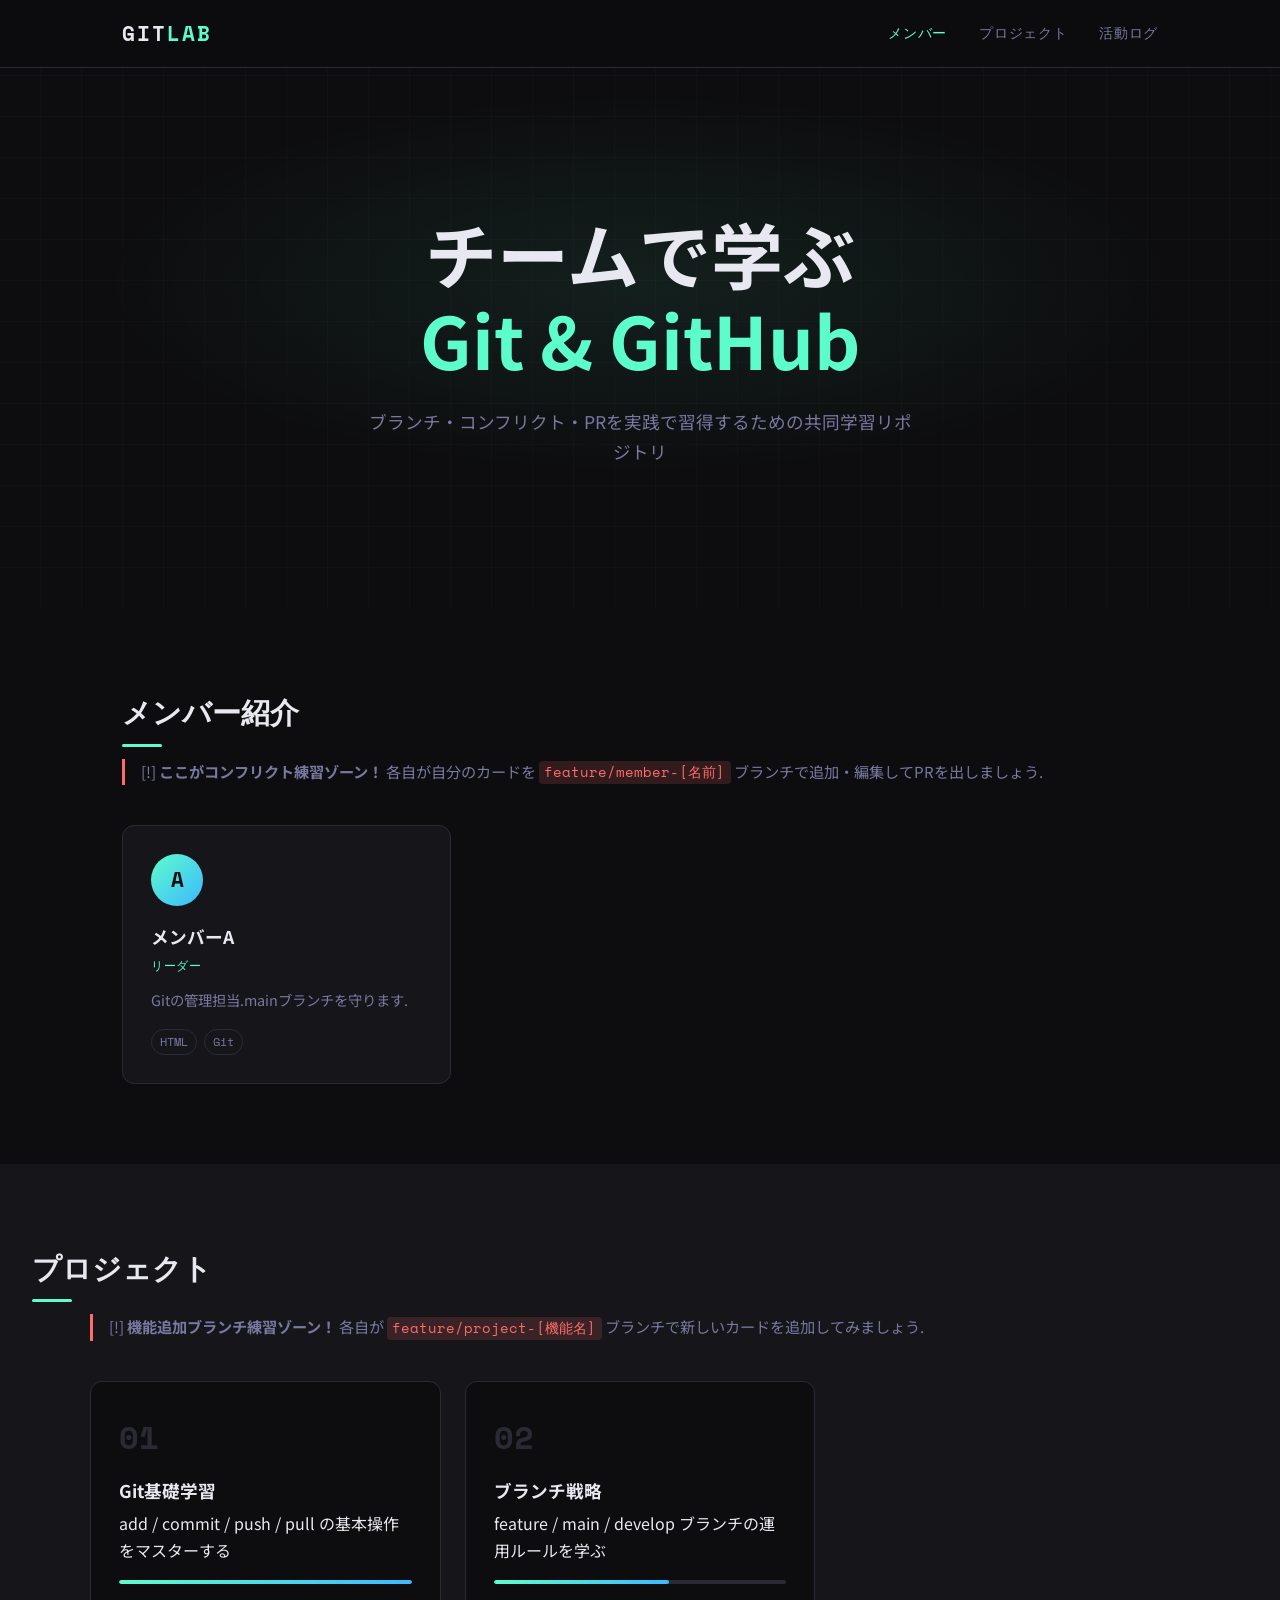
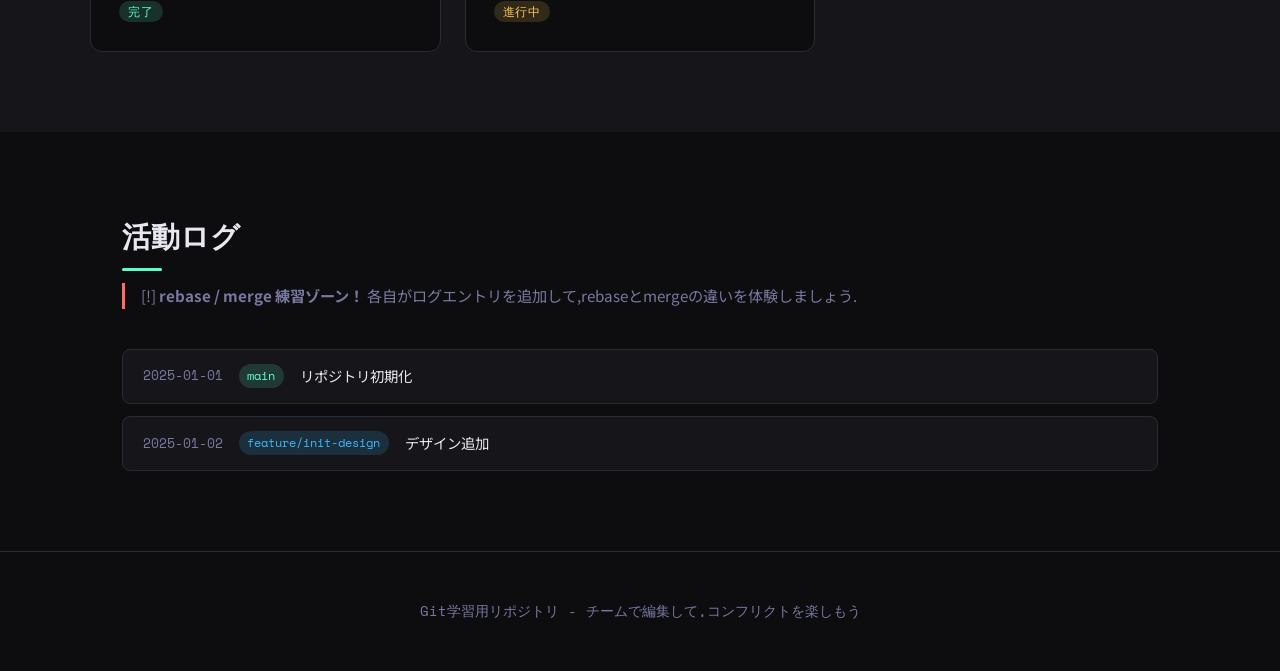
==== index.html @ 11d88659 "feat: initial commit" ====
<!DOCTYPE html>
<html lang="ja">
<head>
  <meta charset="UTF-8">
  <meta name="viewport" content="width=device-width, initial-scale=1.0">
  <title>Git学習チーム | ポートフォリオ</title>
  <link rel="stylesheet" href="style.css">
  <link rel="preconnect" href="https://fonts.googleapis.com">
  <link href="https://fonts.googleapis.com/css2?family=Noto+Sans+JP:wght@300;400;700&family=Space+Mono:wght@400;700&display=swap" rel="stylesheet">
</head>
<body>

  <header class="site-header">
    <div class="header-inner">
      <span class="logo">GIT<em>LAB</em></span>
      <nav>
        <a href="#members">メンバー</a>
        <a href="#projects">プロジェクト</a>
        <a href="#log">活動ログ</a>
      </nav>
    </div>
  </header>

  <section class="hero">
    <div class="hero-bg"></div>
    <div class="hero-content">
      <h1>チームで学ぶ<br><span>Git &amp; GitHub</span></h1>
      <p>ブランチ・コンフリクト・PRを実践で習得するための共同学習リポジトリ</p>
    </div>
  </section>

  <!-- ===== メンバーセクション（各自が担当して編集する） ===== -->
  <section id="members" class="section">
    <h2 class="section-title">メンバー紹介</h2>
    <p class="section-desc">
      [!] <strong>ここがコンフリクト練習ゾーン！</strong>
      各自が自分のカードを <code>feature/member-[名前]</code> ブランチで追加・編集してPRを出しましょう.
    </p>
    <div class="cards" id="member-cards">

      <!-- メンバー1のカード（サンプル） -->
      <div class="card">
        <div class="card-avatar">A</div>
        <h3>メンバーA</h3>
        <p class="role">リーダー</p>
        <p class="bio">Gitの管理担当.mainブランチを守ります.</p>
        <div class="skills-tags">
          <span>HTML</span><span>Git</span>
        </div>
      </div>

      <!-- TODO: メンバーBがfeature/member-Bブランチで自分のカードを追加する -->
      <!-- TODO: メンバーCがfeature/member-Cブランチで自分のカードを追加する -->

    </div>
  </section>

  <!-- ===== プロジェクトセクション（機能追加練習） ===== -->
  <section id="projects" class="section section-dark">
    <h2 class="section-title">プロジェクト</h2>
    <p class="section-desc">
      [!] <strong>機能追加ブランチ練習ゾーン！</strong>
      各自が <code>feature/project-[機能名]</code> ブランチで新しいカードを追加してみましょう.
    </p>
    <div class="cards">

      <div class="card card-project">
        <div class="project-number">01</div>
        <h3>Git基礎学習</h3>
        <p>add / commit / push / pull の基本操作をマスターする</p>
        <div class="progress-bar"><div class="progress" style="width:100%"></div></div>
        <span class="status done">完了</span>
      </div>

      <div class="card card-project">
        <div class="project-number">02</div>
        <h3>ブランチ戦略</h3>
        <p>feature / main / develop ブランチの運用ルールを学ぶ</p>
        <div class="progress-bar"><div class="progress" style="width:60%"></div></div>
        <span class="status wip">進行中</span>
      </div>

      <!-- TODO: feature/project-XXX ブランチで新しいプロジェクトカードを追加 -->

    </div>
  </section>

  <!-- ===== 活動ログ（rebase / merge練習） ===== -->
  <section id="log" class="section">
    <h2 class="section-title">活動ログ</h2>
    <p class="section-desc">
      [!] <strong>rebase / merge 練習ゾーン！</strong>
      各自がログエントリを追加して,rebaseとmergeの違いを体験しましょう.
    </p>
    <ul class="log-list" id="activity-log">
      <li class="log-item">
        <span class="log-date">2025-01-01</span>
        <span class="log-branch main-branch">main</span>
        <span class="log-msg">リポジトリ初期化 </span>
      </li>
      <li class="log-item">
        <span class="log-date">2025-01-02</span>
        <span class="log-branch feature-branch">feature/init-design</span>
        <span class="log-msg">デザイン追加</span>
      </li>
      <!-- TODO: 各自が自分の活動をここに追記する（コンフリクトを意図的に発生させる） -->
    </ul>
  </section>

  <footer class="site-footer">
    <p>Git学習用リポジトリ - チームで編集して,コンフリクトを楽しもう </p>
  </footer>

  <script src="main.js"></script>
</body>
</html>
---- style.css ----
/* ===========================
   Git学習サイト - スタイルシート
   ここも複数人で編集してコンフリクトを体験しよう！
   =========================== */

:root {
  --color-bg: #0d0d0f;
  --color-surface: #16161a;
  --color-border: #2a2a35;
  --color-accent: #5dfdcb;
  --color-accent2: #ff6b6b;
  --color-text: #e8e8f0;
  --color-muted: #7878a0;
  --font-mono: 'Space Mono', monospace;
  --font-body: 'Noto Sans JP', sans-serif;
  --radius: 12px;
}

*, *::before, *::after { box-sizing: border-box; margin: 0; padding: 0; }

html { scroll-behavior: smooth; }

body {
  font-family: var(--font-body);
  background: var(--color-bg);
  color: var(--color-text);
  line-height: 1.7;
}

/* ---- HEADER ---- */
.site-header {
  position: sticky;
  top: 0;
  z-index: 100;
  background: rgba(13,13,15,0.85);
  backdrop-filter: blur(12px);
  border-bottom: 1px solid var(--color-border);
}
.header-inner {
  max-width: 1100px;
  margin: 0 auto;
  padding: 1rem 2rem;
  display: flex;
  align-items: center;
  justify-content: space-between;
}
.logo {
  font-family: var(--font-mono);
  font-size: 1.3rem;
  font-weight: 700;
  letter-spacing: 0.1em;
  color: var(--color-text);
}
.logo em { color: var(--color-accent); font-style: normal; }
nav { display: flex; gap: 2rem; }
nav a {
  font-family: var(--font-mono);
  font-size: 0.85rem;
  color: var(--color-muted);
  text-decoration: none;
  transition: color 0.2s;
  letter-spacing: 0.05em;
}
nav a:hover { color: var(--color-accent); }

/* ---- HERO ---- */
.hero {
  position: relative;
  min-height: 60vh;
  display: flex;
  align-items: center;
  justify-content: center;
  overflow: hidden;
  padding: 6rem 2rem;
  text-align: center;
}
.hero-bg {
  position: absolute;
  inset: 0;
  background:
    radial-gradient(ellipse 60% 50% at 50% 40%, rgba(93,253,203,0.08) 0%, transparent 70%),
    repeating-linear-gradient(0deg, transparent, transparent 40px, rgba(255,255,255,0.015) 40px, rgba(255,255,255,0.015) 41px),
    repeating-linear-gradient(90deg, transparent, transparent 40px, rgba(255,255,255,0.015) 40px, rgba(255,255,255,0.015) 41px);
}
.hero-content { position: relative; z-index: 1; }
.hero h1 {
  font-size: clamp(2.5rem, 6vw, 4.5rem);
  font-weight: 700;
  line-height: 1.2;
  margin-bottom: 1.5rem;
}
.hero h1 span { color: var(--color-accent); }
.hero p {
  font-size: 1.1rem;
  color: var(--color-muted);
  max-width: 560px;
  margin: 0 auto;
}

/* ---- SECTIONS ---- */
.section {
  padding: 5rem 2rem;
  max-width: 1100px;
  margin: 0 auto;
}
.section-dark {
  max-width: 100%;
  background: var(--color-surface);
  padding: 5rem 2rem;
}
.section-dark > * { max-width: 1100px; margin-left: auto; margin-right: auto; }

.section-title {
  font-family: var(--font-mono);
  font-size: 1.8rem;
  margin-bottom: 0.75rem;
  position: relative;
  display: inline-block;
}
.section-title::after {
  content: '';
  display: block;
  width: 40px;
  height: 3px;
  background: var(--color-accent);
  margin-top: 0.4rem;
  border-radius: 2px;
}
.section-desc {
  color: var(--color-muted);
  margin-bottom: 2.5rem;
  font-size: 0.95rem;
  border-left: 3px solid var(--color-accent2);
  padding-left: 1rem;
}
.section-desc code {
  font-family: var(--font-mono);
  background: rgba(255,107,107,0.15);
  padding: 0.1em 0.4em;
  border-radius: 4px;
  font-size: 0.9em;
  color: var(--color-accent2);
}

/* ---- CARDS ---- */
.cards {
  display: grid;
  grid-template-columns: repeat(auto-fill, minmax(260px, 1fr));
  gap: 1.5rem;
}
.card {
  background: var(--color-surface);
  border: 1px solid var(--color-border);
  border-radius: var(--radius);
  padding: 1.75rem;
  transition: border-color 0.2s, transform 0.2s;
}
.card:hover {
  border-color: var(--color-accent);
  transform: translateY(-3px);
}
.section-dark .card { background: var(--color-bg); }

.card-avatar {
  width: 52px;
  height: 52px;
  border-radius: 50%;
  background: linear-gradient(135deg, var(--color-accent), #3db8ff);
  display: flex;
  align-items: center;
  justify-content: center;
  font-family: var(--font-mono);
  font-weight: 700;
  font-size: 1.3rem;
  color: #0d0d0f;
  margin-bottom: 1rem;
}
.card h3 {
  font-size: 1.1rem;
  margin-bottom: 0.25rem;
}
.card .role {
  font-family: var(--font-mono);
  font-size: 0.75rem;
  color: var(--color-accent);
  margin-bottom: 0.75rem;
  letter-spacing: 0.05em;
  text-transform: uppercase;
}
.card .bio {
  font-size: 0.9rem;
  color: var(--color-muted);
  margin-bottom: 1rem;
}
.skills-tags { display: flex; flex-wrap: wrap; gap: 0.4rem; }
.skills-tags span {
  font-family: var(--font-mono);
  font-size: 0.72rem;
  padding: 0.2em 0.7em;
  border: 1px solid var(--color-border);
  border-radius: 99px;
  color: var(--color-muted);
}

/* ---- PROJECT CARDS ---- */
.card-project .project-number {
  font-family: var(--font-mono);
  font-size: 2rem;
  font-weight: 700;
  color: var(--color-border);
  margin-bottom: 0.75rem;
}
.progress-bar {
  height: 4px;
  background: var(--color-border);
  border-radius: 2px;
  margin: 1rem 0 0.75rem;
  overflow: hidden;
}
.progress {
  height: 100%;
  background: linear-gradient(90deg, var(--color-accent), #3db8ff);
  border-radius: 2px;
  transition: width 0.5s ease;
}
.status {
  font-family: var(--font-mono);
  font-size: 0.72rem;
  padding: 0.2em 0.8em;
  border-radius: 99px;
  letter-spacing: 0.05em;
}
.status.done { background: rgba(93,253,203,0.15); color: var(--color-accent); }
.status.wip { background: rgba(255,200,80,0.15); color: #ffc850; }
.status.todo { background: rgba(120,120,160,0.15); color: var(--color-muted); }

/* ---- LOG LIST ---- */
.log-list { list-style: none; display: flex; flex-direction: column; gap: 0.75rem; }
.log-item {
  display: flex;
  align-items: center;
  gap: 1rem;
  padding: 0.9rem 1.25rem;
  background: var(--color-surface);
  border: 1px solid var(--color-border);
  border-radius: 8px;
  font-size: 0.9rem;
  transition: border-color 0.2s;
}
.log-item:hover { border-color: var(--color-accent); }
.log-date {
  font-family: var(--font-mono);
  font-size: 0.8rem;
  color: var(--color-muted);
  white-space: nowrap;
}
.log-branch {
  font-family: var(--font-mono);
  font-size: 0.75rem;
  padding: 0.15em 0.7em;
  border-radius: 99px;
  white-space: nowrap;
}
.main-branch { background: rgba(93,253,203,0.15); color: var(--color-accent); }
.feature-branch { background: rgba(61,184,255,0.15); color: #3db8ff; }
.conflict-branch { background: rgba(255,107,107,0.15); color: var(--color-accent2); }
.log-msg { color: var(--color-text); }

/* ---- FOOTER ---- */
.site-footer {
  text-align: center;
  padding: 3rem 2rem;
  border-top: 1px solid var(--color-border);
  color: var(--color-muted);
  font-family: var(--font-mono);
  font-size: 0.85rem;
}

/* ---- RESPONSIVE ---- */
@media (max-width: 600px) {
  .header-inner { flex-direction: column; gap: 1rem; }
  .cards { grid-template-columns: 1fr; }
  .log-item { flex-wrap: wrap; }
}
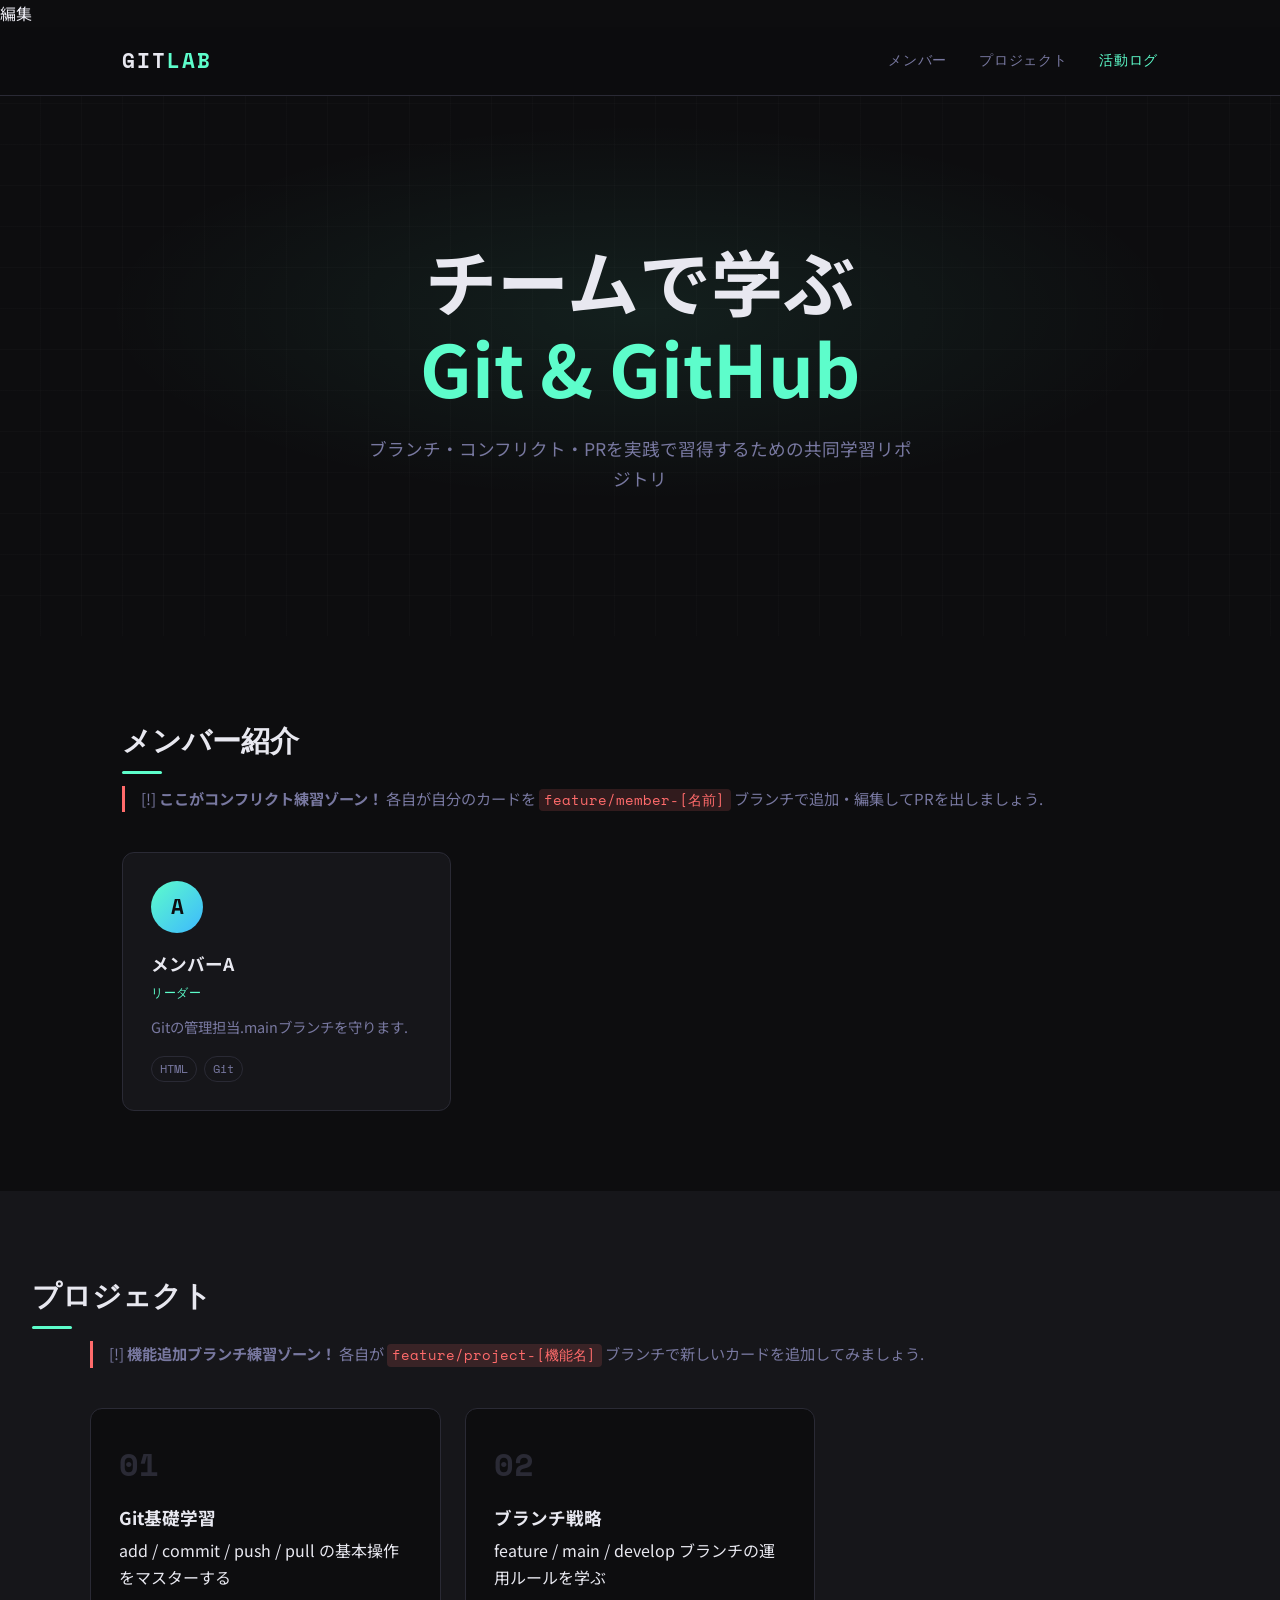
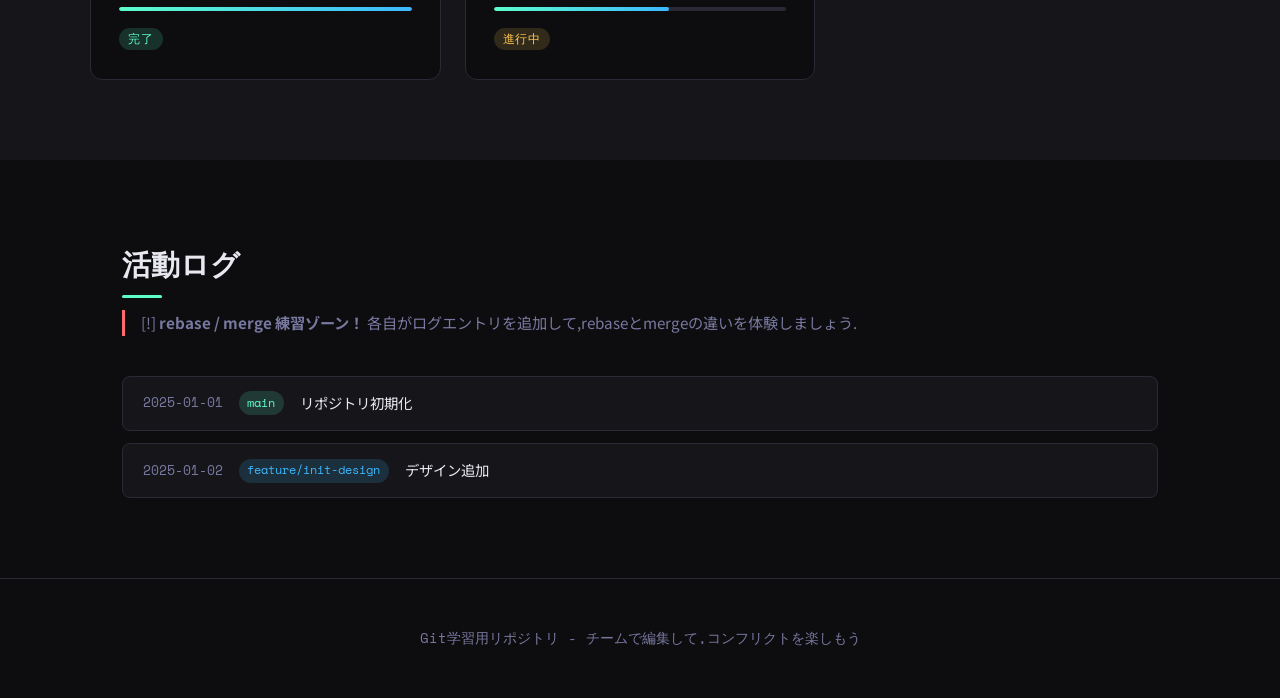
==== commit 40c01e2f: "feat: メンバーAのカードを編集" ====
--- a/index.html
+++ b/index.html
@@ -9,6 +9,8 @@
   <link href="https://fonts.googleapis.com/css2?family=Noto+Sans+JP:wght@300;400;700&family=Space+Mono:wght@400;700&display=swap" rel="stylesheet">
 </head>
 <body>
+
+編集
 
   <header class="site-header">
     <div class="header-inner">
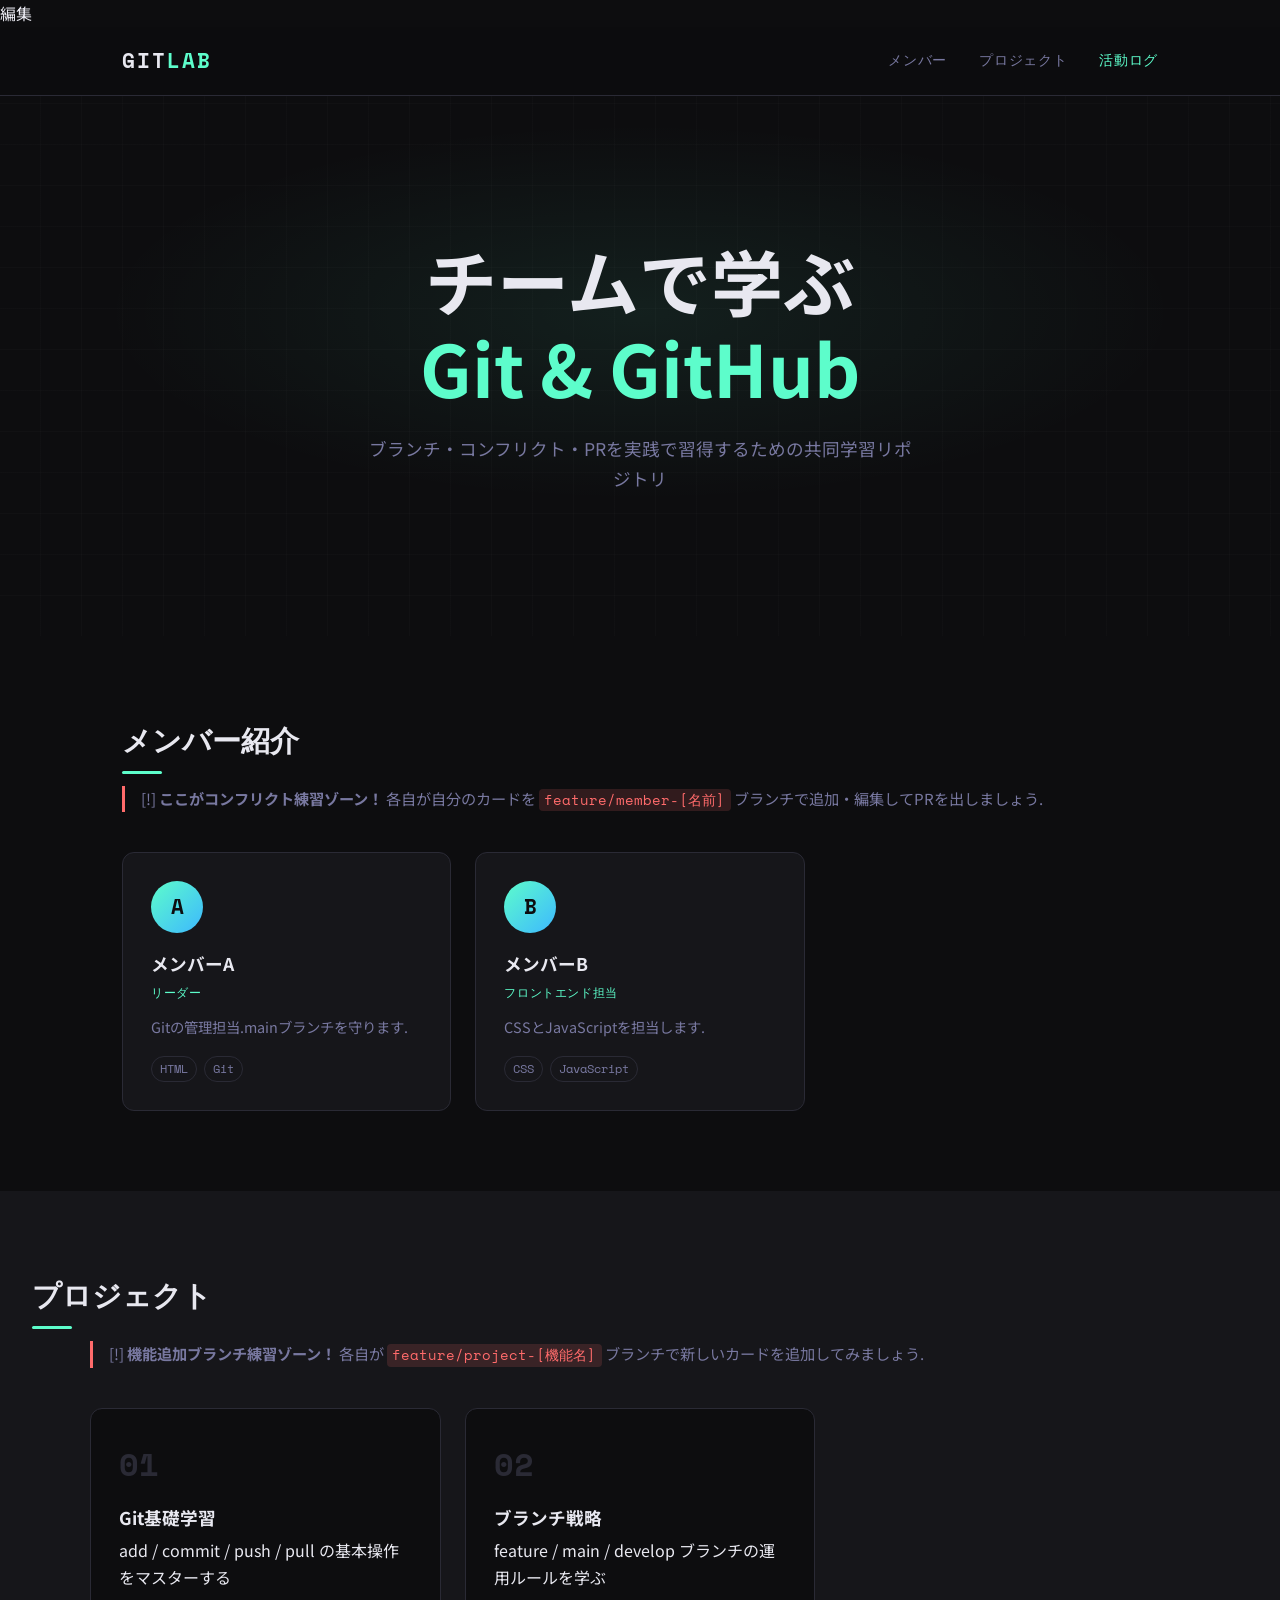
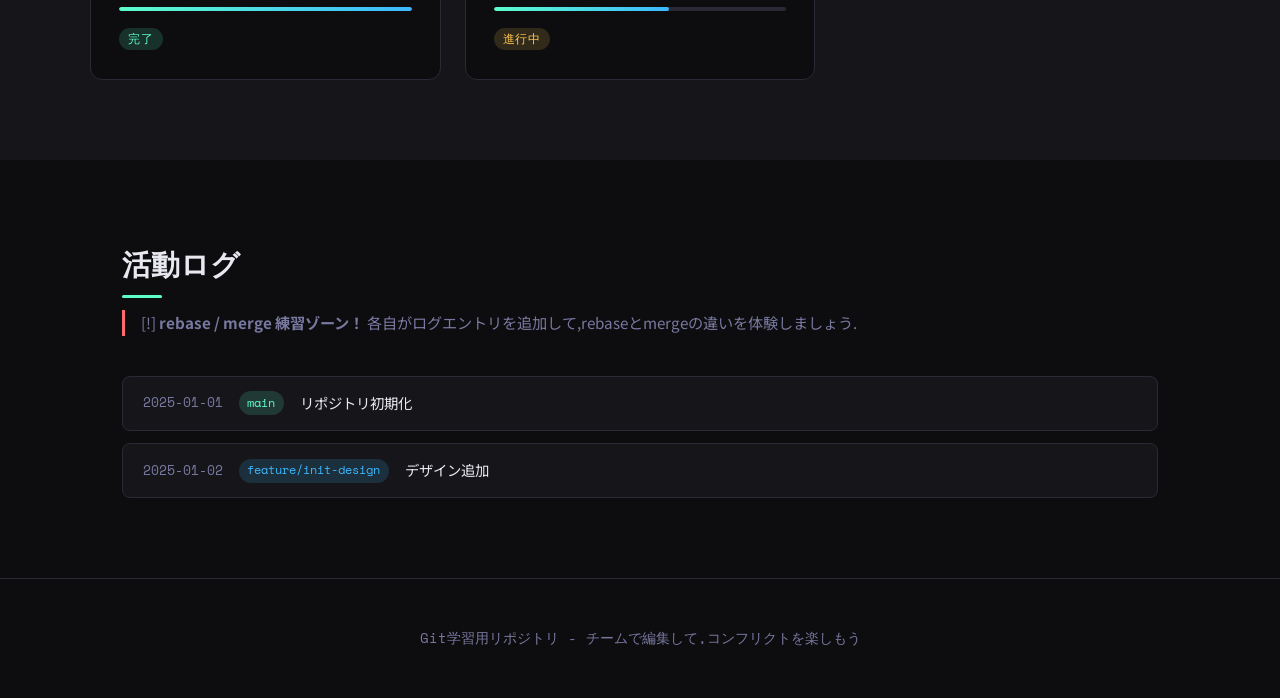
==== commit edf03e57: "feat: メンバーBのカードを追加" ====
--- a/index.html
+++ b/index.html
@@ -52,6 +52,16 @@
       </div>
 
       <!-- TODO: メンバーBがfeature/member-Bブランチで自分のカードを追加する -->
+      <div class="card">
+        <div class="card-avatar">B</div>
+        <h3>メンバーB</h3>
+        <p class="role">フロントエンド担当</p>
+        <p class="bio">CSSとJavaScriptを担当します.</p>
+        <div class="skills-tags">
+        <span>CSS</span><span>JavaScript</span>
+        </div>
+      </div>
+
       <!-- TODO: メンバーCがfeature/member-Cブランチで自分のカードを追加する -->
 
     </div>
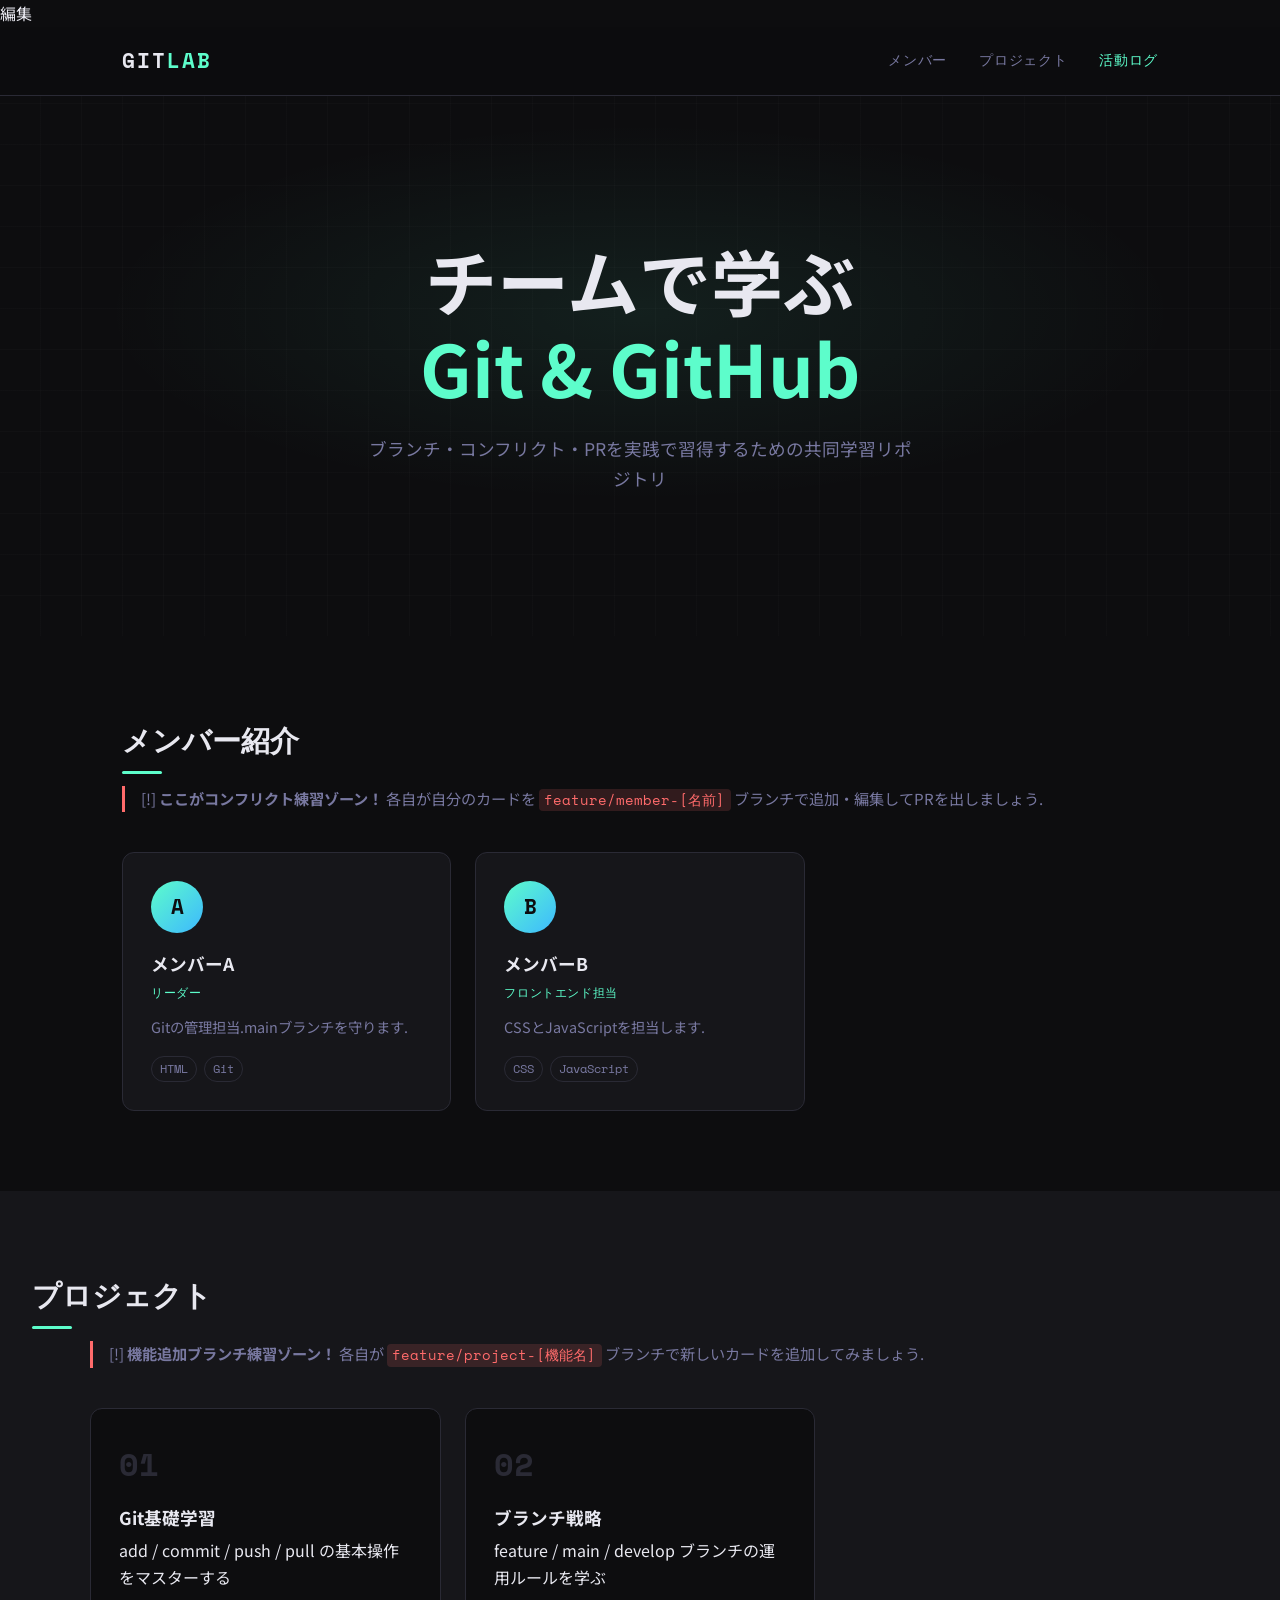
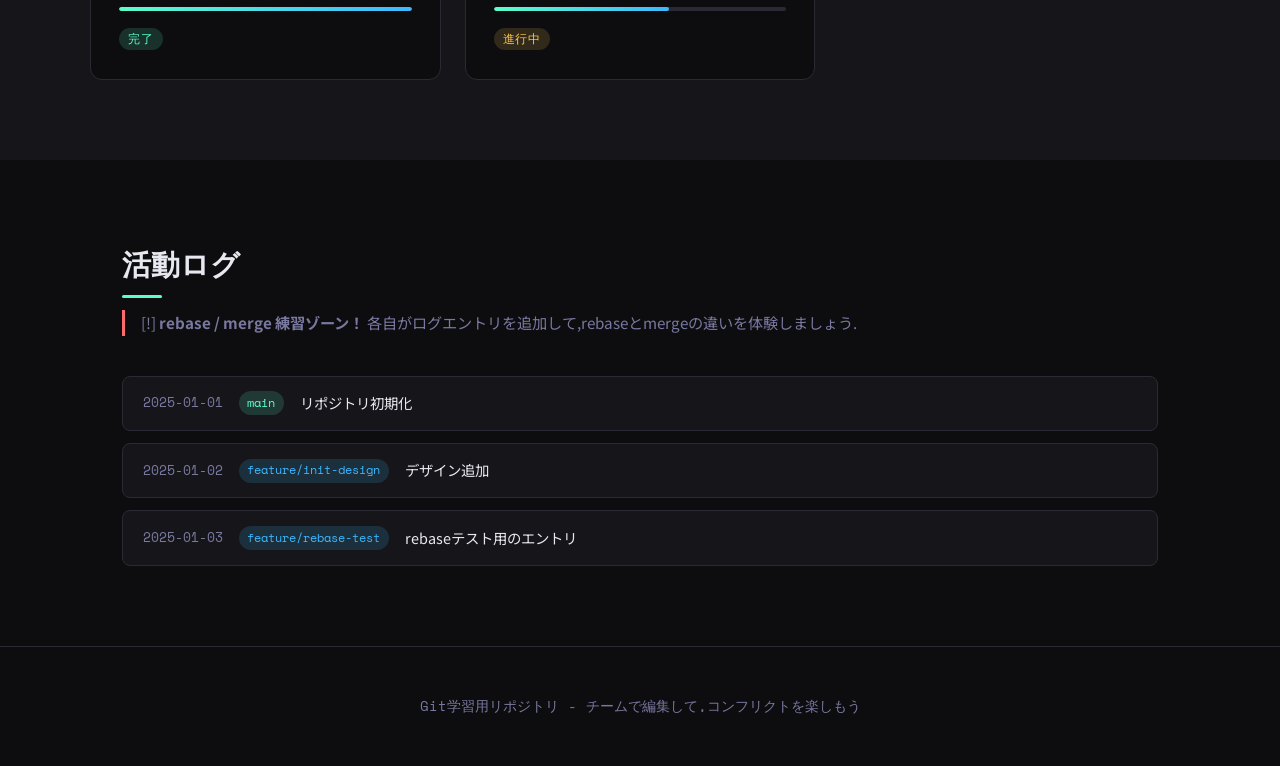
==== commit 04dc58eb: "feat: 活動ログにrebaseテスト用エントリを追加" ====
--- a/index.html
+++ b/index.html
@@ -3,7 +3,7 @@
 <head>
   <meta charset="UTF-8">
   <meta name="viewport" content="width=device-width, initial-scale=1.0">
-  <title>Git学習チーム | ポートフォリオ</title>
+  <title>Git学習チーム | チームAB</title>
   <link rel="stylesheet" href="style.css">
   <link rel="preconnect" href="https://fonts.googleapis.com">
   <link href="https://fonts.googleapis.com/css2?family=Noto+Sans+JP:wght@300;400;700&family=Space+Mono:wght@400;700&display=swap" rel="stylesheet">
@@ -115,6 +115,13 @@
         <span class="log-branch feature-branch">feature/init-design</span>
         <span class="log-msg">デザイン追加</span>
       </li>
+
+      <li class="log-item">
+        <span class="log-date">2025-01-03</span>
+        <span class="log-branch feature-branch">feature/rebase-test</span>
+        <span class="log-msg">rebaseテスト用のエントリ</span>
+      </li>
+
       <!-- TODO: 各自が自分の活動をここに追記する（コンフリクトを意図的に発生させる） -->
     </ul>
   </section>
